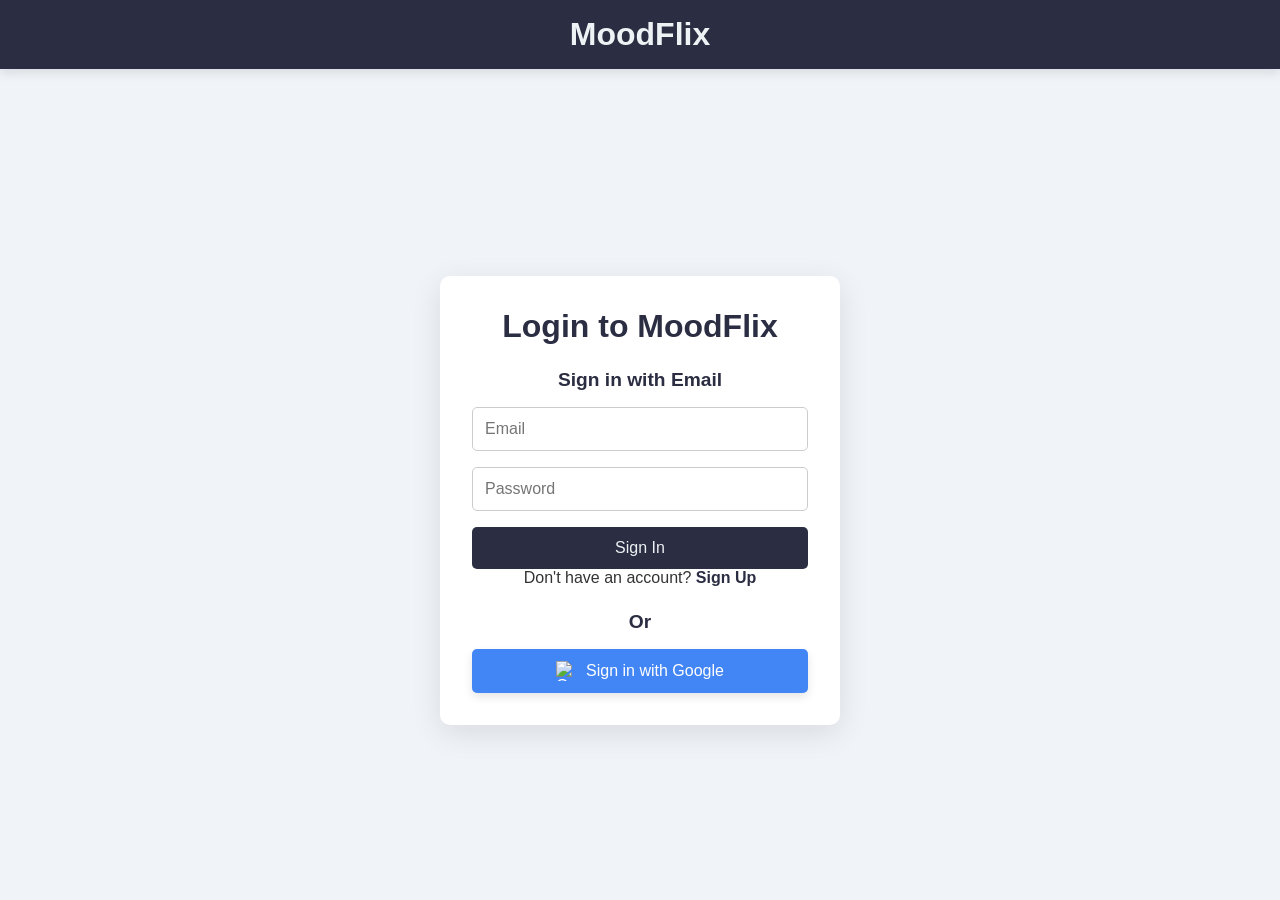
==== login.html @ 66abb34b "Add files via upload" ====
<!DOCTYPE html>
<html lang="en">
<head>
    <meta charset="UTF-8">
    <meta name="viewport" content="width=device-width, initial-scale=1.0">
    <title>MoodFlix - Login</title>
    <link rel="stylesheet" href="login.css">
</head>
<body>
    <header>
        <nav>
            <div class="logo">
                <h1>MoodFlix</h1>
            </div>
        </nav>
    </header>

    <section id="login-section">
        <h2>Login to MoodFlix</h2>

        <!-- Email/Password Login Form -->
        <div id="emailPasswordLogin">
            <h3>Sign in with Email</h3>
            <form id="loginForm">
                <input type="email" id="email" placeholder="Email" required>
                <input type="password" id="password" placeholder="Password" required>
                <button type="submit">Sign In</button>
            </form>
            <p>Don't have an account? <a href="#" id="signUpLink">Sign Up</a></p>
        </div>

        <!-- Google Sign-In Button -->
        <div id="googleSignIn">
    <h3>Or</h3>
    <button id="googleLoginBtn">
        <img src="https://www.gstatic.com/firebasejs/ui/2.0.0/images/auth/google.svg" alt="Google logo">
        Sign in with Google
    </button>
</div>

    </section>

    <!-- Firebase and JavaScript -->
    <script type="module">
        // Import Firebase SDK
        import { initializeApp } from "https://www.gstatic.com/firebasejs/10.13.0/firebase-app.js";
        import { getAuth, signInWithEmailAndPassword, createUserWithEmailAndPassword, signInWithPopup, GoogleAuthProvider } from "https://www.gstatic.com/firebasejs/10.13.0/firebase-auth.js";

        // Firebase configuration
        const firebaseConfig = {
            apiKey: "AIzaSyC7s1KaS0e27dbSJuBZ-6HEa5aDAf9o1Xs",
            authDomain: "moodflix-8d7dd.firebaseapp.com",
            projectId: "moodflix-8d7dd",
            storageBucket: "moodflix-8d7dd.appspot.com",
            messagingSenderId: "85274276522",
            appId: "1:85274276522:web:6126c743e99b27915796d3",
            measurementId: "G-04GLZ1N633"
        };

        // Initialize Firebase
        const app = initializeApp(firebaseConfig);
        const auth = getAuth(app);
        const provider = new GoogleAuthProvider();

        // Email/Password Sign-In
        document.getElementById('loginForm').addEventListener('submit', (e) => {
            e.preventDefault();
            const email = document.getElementById('email').value;
            const password = document.getElementById('password').value;

            signInWithEmailAndPassword(auth, email, password)
                .then((userCredential) => {
                    // Signed in
                    const user = userCredential.user;
                    console.log(`User ${user.email} logged in with email/password.`);
                    window.location.href = "index.html"; // Redirect to home page
                })
                .catch((error) => {
                    console.error('Error during email/password login:', error.message);
                    alert('Error: ' + error.message);
                });
        });

        // Google Sign-In
        document.getElementById('googleLoginBtn').addEventListener('click', () => {
            signInWithPopup(auth, provider)
                .then((result) => {
                    console.log(`User ${result.user.displayName} logged in with Google.`);
                    window.location.href = "index.html"; // Redirect to home page
                })
                .catch((error) => {
                    console.error('Error during Google login:', error.message);
                    alert('Error: ' + error.message);
                });
        });

        // Sign Up
        document.getElementById('signUpLink').addEventListener('click', (e) => {
            e.preventDefault();
            const email = prompt('Enter your email:');
            const password = prompt('Enter a password:');

            createUserWithEmailAndPassword(auth, email, password)
                .then((userCredential) => {
                    // User signed up
                    const user = userCredential.user;
                    console.log(`User ${user.email} signed up with email/password.`);
                    window.location.href = "index.html"; // Redirect to home page
                })
                .catch((error) => {
                    console.error('Error during sign-up:', error.message);
                    alert('Error: ' + error.message);
                });
        });
    </script>
</body>
</html>
---- login.css ----
/* General Styles */
* {
    margin: 0;
    padding: 0;
    box-sizing: border-box;
}

body {
    font-family: 'Arial', sans-serif;
    background-color: #f0f4f8;
    color: #333;
    display: flex;
    justify-content: center;
    align-items: center;
    height: 100vh;
    overflow: hidden;
}

/* Header Styles */
header {
    width: 100%;
    background-color: #2b2d42;
    padding: 1rem;
    box-shadow: 0 4px 10px rgba(0, 0, 0, 0.1);
    position: absolute;
    top: 0;
    left: 0;
    display: flex;
    justify-content: center;
    z-index: 1000;
}

header .logo h1 {
    color: #edf2f4;
    font-size: 2rem;
    font-weight: bold;
}

/* Login Section */
#login-section {
    background: #ffffff;
    padding: 2rem;
    border-radius: 10px;
    box-shadow: 0 8px 30px rgba(0, 0, 0, 0.1);
    max-width: 400px;
    width: 100%;
    text-align: center;
    margin-top: 100px;  /* Ensure it's pushed down below the header */
    z-index: 1;
}

#login-section h2 {
    font-size: 2rem;
    margin-bottom: 1.5rem;
    color: #2b2d42;
}

#login-section h3 {
    font-size: 1.2rem;
    margin-bottom: 1rem;
    color: #2b2d42;
}

#loginForm {
    display: flex;
    flex-direction: column;
    gap: 1rem;
}

#loginForm input {
    padding: 0.75rem;
    font-size: 1rem;
    border-radius: 5px;
    border: 1px solid #ccc;
}

#loginForm button {
    padding: 0.75rem;
    font-size: 1rem;
    border-radius: 5px;
    border: none;
    background-color: #2b2d42;
    color: #edf2f4;
    cursor: pointer;
    transition: background-color 0.3s ease;
}

#loginForm button:hover {
    background-color: #1a1a2e;
}

#googleSignIn {
    margin-top: 1.5rem;
}

#googleLoginBtn {
    background-color: #4285F4;
    color: #fff;
    padding: 0.75rem;
    font-size: 1rem;
    border-radius: 5px;
    border: none;
    cursor: pointer;
    display: flex;
    align-items: center;
    justify-content: center;
    transition: background-color 0.3s ease;
    width: 100%;  /* Ensure the button spans the full width */
    box-shadow: 0 4px 10px rgba(0, 0, 0, 0.1);
}

#googleLoginBtn:hover {
    background-color: #357ae8;
}

#googleLoginBtn img {
    width: 20px;
    height: 20px;
    margin-right: 10px;
}

#signUpLink {
    color: #2b2d42;
    text-decoration: none;
    font-weight: bold;
}

#signUpLink:hover {
    text-decoration: underline;
}

/* Responsive Design */
@media (max-width: 576px) {
    #login-section {
        padding: 1.5rem;
    }

    #loginForm input,
    #loginForm button,
    #googleLoginBtn {
        font-size: 0.9rem;
        padding: 0.6rem;
    }
}
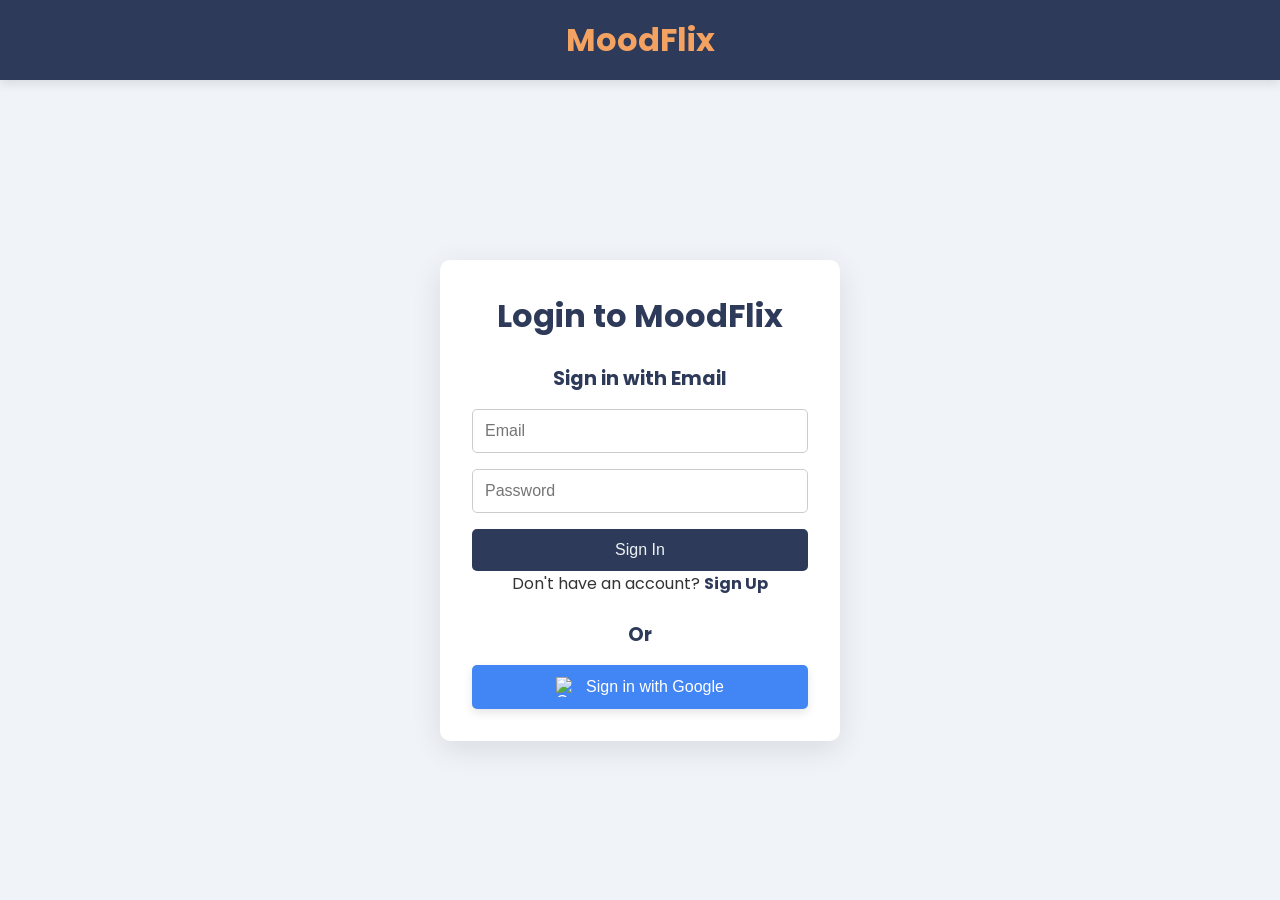
==== commit 905371bf: "Add files via upload" ====
--- a/login.html
+++ b/login.html
@@ -4,6 +4,9 @@
     <meta charset="UTF-8">
     <meta name="viewport" content="width=device-width, initial-scale=1.0">
     <title>MoodFlix - Login</title>
+    <!-- External Stylesheet and Fonts -->
+    <link rel="stylesheet" href="https://cdnjs.cloudflare.com/ajax/libs/font-awesome/6.0.0-beta3/css/all.min.css">
+    <link href="https://fonts.googleapis.com/css2?family=Poppins:wght@400;500;700&display=swap" rel="stylesheet">
     <link rel="stylesheet" href="login.css">
 </head>
 <body>
@@ -26,25 +29,28 @@
                 <input type="password" id="password" placeholder="Password" required>
                 <button type="submit">Sign In</button>
             </form>
-            <p>Don't have an account? <a href="#" id="signUpLink">Sign Up</a></p>
+            <p>Don't have an account? <a href="signup.html" id="signUpLink">Sign Up</a></p>
         </div>
 
         <!-- Google Sign-In Button -->
         <div id="googleSignIn">
-    <h3>Or</h3>
-    <button id="googleLoginBtn">
-        <img src="https://www.gstatic.com/firebasejs/ui/2.0.0/images/auth/google.svg" alt="Google logo">
-        Sign in with Google
-    </button>
-</div>
+            <h3>Or</h3>
+            <button id="googleLoginBtn">
+                <img src="https://www.gstatic.com/firebasejs/ui/2.0.0/images/auth/google.svg" alt="Google logo">
+                Sign in with Google
+            </button>
+        </div>
+
+        <!-- Message Area for User Feedback -->
+        <div id="messageArea"></div>
 
     </section>
 
     <!-- Firebase and JavaScript -->
     <script type="module">
         // Import Firebase SDK
-        import { initializeApp } from "https://www.gstatic.com/firebasejs/10.13.0/firebase-app.js";
-        import { getAuth, signInWithEmailAndPassword, createUserWithEmailAndPassword, signInWithPopup, GoogleAuthProvider } from "https://www.gstatic.com/firebasejs/10.13.0/firebase-auth.js";
+        import { initializeApp } from "https://www.gstatic.com/firebasejs/10.3.0/firebase-app.js";
+        import { getAuth, signInWithEmailAndPassword, signInWithPopup, GoogleAuthProvider, sendEmailVerification } from "https://www.gstatic.com/firebasejs/10.3.0/firebase-auth.js";
 
         // Firebase configuration
         const firebaseConfig = {
@@ -70,14 +76,17 @@
 
             signInWithEmailAndPassword(auth, email, password)
                 .then((userCredential) => {
-                    // Signed in
                     const user = userCredential.user;
-                    console.log(`User ${user.email} logged in with email/password.`);
-                    window.location.href = "index.html"; // Redirect to home page
+                    if (user.emailVerified) {
+                        console.log(`User ${user.email} logged in with email/password.`);
+                        window.location.href = "index.html"; // Redirect to home page
+                    } else {
+                        showMessage('Please verify your email before logging in.');
+                    }
                 })
                 .catch((error) => {
                     console.error('Error during email/password login:', error.message);
-                    alert('Error: ' + error.message);
+                    showMessage('Error: ' + error.message);
                 });
         });
 
@@ -90,28 +99,16 @@
                 })
                 .catch((error) => {
                     console.error('Error during Google login:', error.message);
-                    alert('Error: ' + error.message);
+                    showMessage('Error: ' + error.message);
                 });
         });
 
-        // Sign Up
-        document.getElementById('signUpLink').addEventListener('click', (e) => {
-            e.preventDefault();
-            const email = prompt('Enter your email:');
-            const password = prompt('Enter a password:');
-
-            createUserWithEmailAndPassword(auth, email, password)
-                .then((userCredential) => {
-                    // User signed up
-                    const user = userCredential.user;
-                    console.log(`User ${user.email} signed up with email/password.`);
-                    window.location.href = "index.html"; // Redirect to home page
-                })
-                .catch((error) => {
-                    console.error('Error during sign-up:', error.message);
-                    alert('Error: ' + error.message);
-                });
-        });
+        // Display message function
+        function showMessage(message) {
+            const messageArea = document.getElementById('messageArea');
+            messageArea.textContent = message;
+            messageArea.classList.add('visible');
+        }
     </script>
 </body>
 </html>
--- a/login.css
+++ b/login.css
@@ -6,7 +6,7 @@
 }
 
 body {
-    font-family: 'Arial', sans-serif;
+    font-family: 'Poppins', sans-serif;
     background-color: #f0f4f8;
     color: #333;
     display: flex;
@@ -19,7 +19,7 @@
 /* Header Styles */
 header {
     width: 100%;
-    background-color: #2b2d42;
+    background-color: #2e3a59; /* Matching primary color */
     padding: 1rem;
     box-shadow: 0 4px 10px rgba(0, 0, 0, 0.1);
     position: absolute;
@@ -31,7 +31,7 @@
 }
 
 header .logo h1 {
-    color: #edf2f4;
+    color: #f4a261; /* Matching accent color */
     font-size: 2rem;
     font-weight: bold;
 }
@@ -45,20 +45,20 @@
     max-width: 400px;
     width: 100%;
     text-align: center;
-    margin-top: 100px;  /* Ensure it's pushed down below the header */
+    margin-top: 100px;
     z-index: 1;
 }
 
 #login-section h2 {
     font-size: 2rem;
     margin-bottom: 1.5rem;
-    color: #2b2d42;
+    color: #2e3a59;
 }
 
 #login-section h3 {
     font-size: 1.2rem;
     margin-bottom: 1rem;
-    color: #2b2d42;
+    color: #2e3a59;
 }
 
 #loginForm {
@@ -72,6 +72,12 @@
     font-size: 1rem;
     border-radius: 5px;
     border: 1px solid #ccc;
+    outline: none;
+    transition: border 0.3s ease;
+}
+
+#loginForm input:focus {
+    border: 1px solid #2e3a59; /* Matching primary color */
 }
 
 #loginForm button {
@@ -79,14 +85,15 @@
     font-size: 1rem;
     border-radius: 5px;
     border: none;
-    background-color: #2b2d42;
+    background-color: #2e3a59; /* Matching primary color */
     color: #edf2f4;
     cursor: pointer;
-    transition: background-color 0.3s ease;
+    transition: background-color 0.3s ease, transform 0.3s ease;
 }
 
 #loginForm button:hover {
     background-color: #1a1a2e;
+    transform: translateY(-3px);
 }
 
 #googleSignIn {
@@ -104,13 +111,14 @@
     display: flex;
     align-items: center;
     justify-content: center;
-    transition: background-color 0.3s ease;
-    width: 100%;  /* Ensure the button spans the full width */
+    transition: background-color 0.3s ease, transform 0.3s ease;
+    width: 100%;
     box-shadow: 0 4px 10px rgba(0, 0, 0, 0.1);
 }
 
 #googleLoginBtn:hover {
     background-color: #357ae8;
+    transform: translateY(-3px);
 }
 
 #googleLoginBtn img {
@@ -120,13 +128,25 @@
 }
 
 #signUpLink {
-    color: #2b2d42;
+    color: #2e3a59;
     text-decoration: none;
     font-weight: bold;
 }
 
 #signUpLink:hover {
     text-decoration: underline;
+}
+
+/* Message Area */
+#messageArea {
+    color: #e76f51; /* Error color */
+    margin-top: 1rem;
+    font-size: 1rem;
+    display: none;
+}
+
+#messageArea.visible {
+    display: block;
 }
 
 /* Responsive Design */
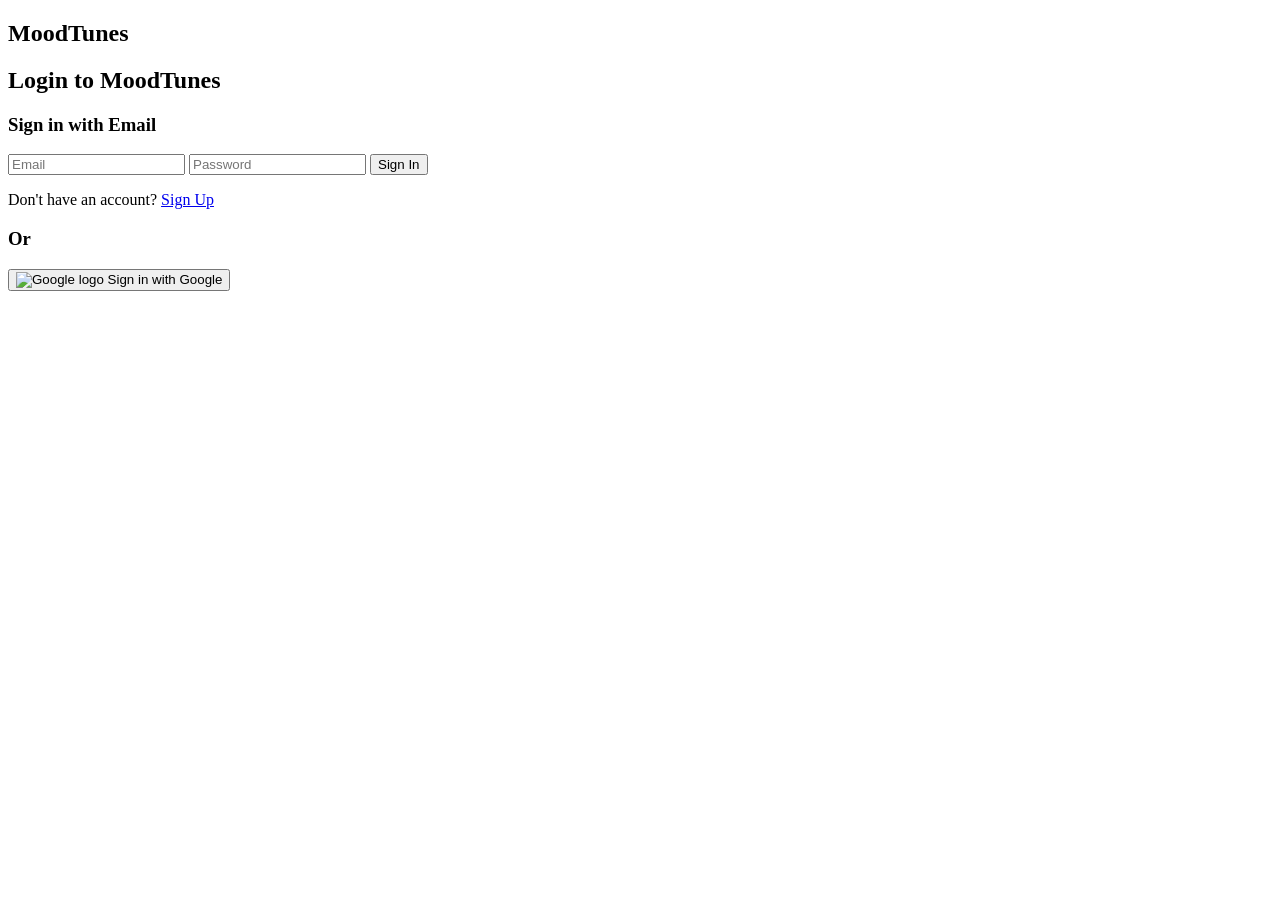
==== commit 50ccfac9: "Add files via upload" ====
--- a/login.html
+++ b/login.html
@@ -3,23 +3,23 @@
 <head>
     <meta charset="UTF-8">
     <meta name="viewport" content="width=device-width, initial-scale=1.0">
-    <title>MoodFlix - Login</title>
+    <title>MoodTunes - Login</title>
     <!-- External Stylesheet and Fonts -->
     <link rel="stylesheet" href="https://cdnjs.cloudflare.com/ajax/libs/font-awesome/6.0.0-beta3/css/all.min.css">
     <link href="https://fonts.googleapis.com/css2?family=Poppins:wght@400;500;700&display=swap" rel="stylesheet">
-    <link rel="stylesheet" href="login.css">
+    <link rel="stylesheet" href="moodtunes-login.css">
 </head>
 <body>
     <header>
         <nav>
             <div class="logo">
-                <h1>MoodFlix</h1>
+                <h1>MoodTunes</h1>
             </div>
         </nav>
     </header>
 
     <section id="login-section">
-        <h2>Login to MoodFlix</h2>
+        <h2>Login to MoodTunes</h2>
 
         <!-- Email/Password Login Form -->
         <div id="emailPasswordLogin">
@@ -43,72 +43,9 @@
 
         <!-- Message Area for User Feedback -->
         <div id="messageArea"></div>
-
     </section>
 
     <!-- Firebase and JavaScript -->
-    <script type="module">
-        // Import Firebase SDK
-        import { initializeApp } from "https://www.gstatic.com/firebasejs/10.3.0/firebase-app.js";
-        import { getAuth, signInWithEmailAndPassword, signInWithPopup, GoogleAuthProvider, sendEmailVerification } from "https://www.gstatic.com/firebasejs/10.3.0/firebase-auth.js";
-
-        // Firebase configuration
-        const firebaseConfig = {
-            apiKey: "AIzaSyC7s1KaS0e27dbSJuBZ-6HEa5aDAf9o1Xs",
-            authDomain: "moodflix-8d7dd.firebaseapp.com",
-            projectId: "moodflix-8d7dd",
-            storageBucket: "moodflix-8d7dd.appspot.com",
-            messagingSenderId: "85274276522",
-            appId: "1:85274276522:web:6126c743e99b27915796d3",
-            measurementId: "G-04GLZ1N633"
-        };
-
-        // Initialize Firebase
-        const app = initializeApp(firebaseConfig);
-        const auth = getAuth(app);
-        const provider = new GoogleAuthProvider();
-
-        // Email/Password Sign-In
-        document.getElementById('loginForm').addEventListener('submit', (e) => {
-            e.preventDefault();
-            const email = document.getElementById('email').value;
-            const password = document.getElementById('password').value;
-
-            signInWithEmailAndPassword(auth, email, password)
-                .then((userCredential) => {
-                    const user = userCredential.user;
-                    if (user.emailVerified) {
-                        console.log(`User ${user.email} logged in with email/password.`);
-                        window.location.href = "index.html"; // Redirect to home page
-                    } else {
-                        showMessage('Please verify your email before logging in.');
-                    }
-                })
-                .catch((error) => {
-                    console.error('Error during email/password login:', error.message);
-                    showMessage('Error: ' + error.message);
-                });
-        });
-
-        // Google Sign-In
-        document.getElementById('googleLoginBtn').addEventListener('click', () => {
-            signInWithPopup(auth, provider)
-                .then((result) => {
-                    console.log(`User ${result.user.displayName} logged in with Google.`);
-                    window.location.href = "index.html"; // Redirect to home page
-                })
-                .catch((error) => {
-                    console.error('Error during Google login:', error.message);
-                    showMessage('Error: ' + error.message);
-                });
-        });
-
-        // Display message function
-        function showMessage(message) {
-            const messageArea = document.getElementById('messageArea');
-            messageArea.textContent = message;
-            messageArea.classList.add('visible');
-        }
-    </script>
+    <script type="module" src="login.js"></script>
 </body>
 </html>
